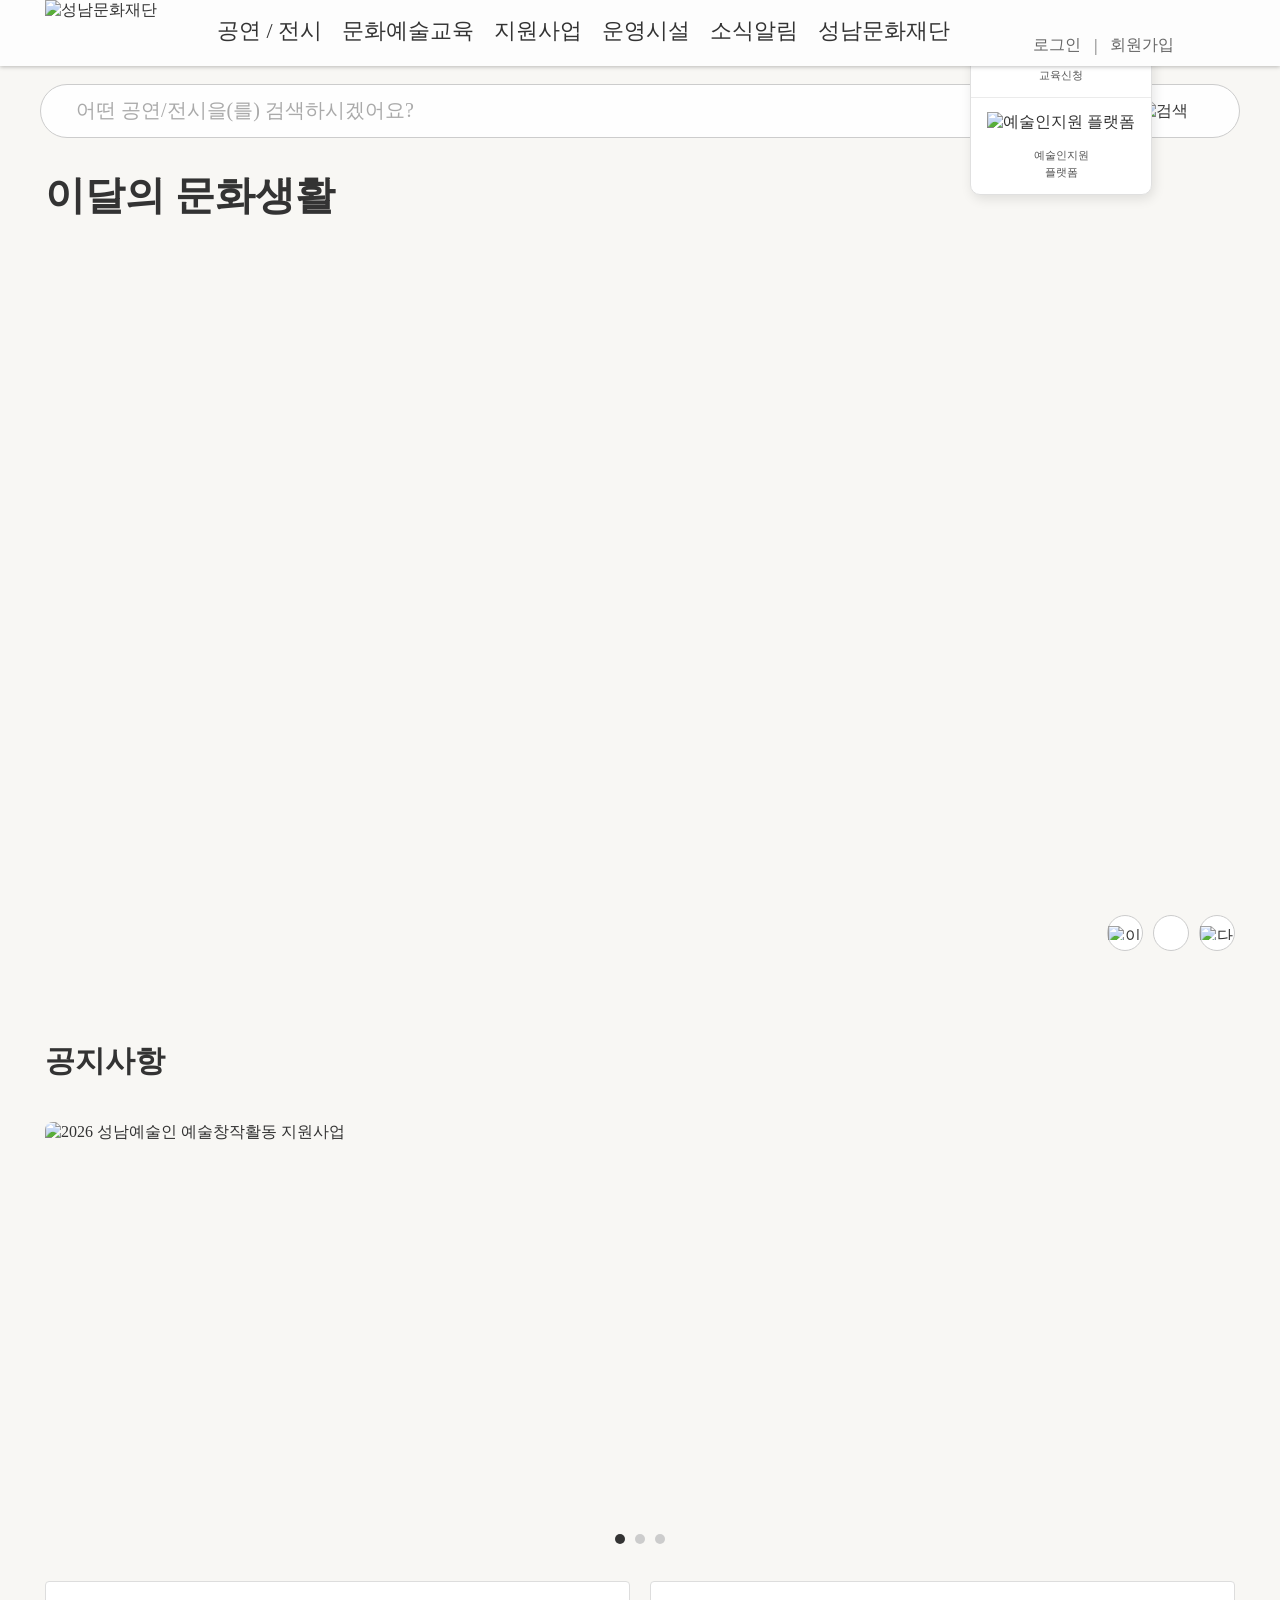
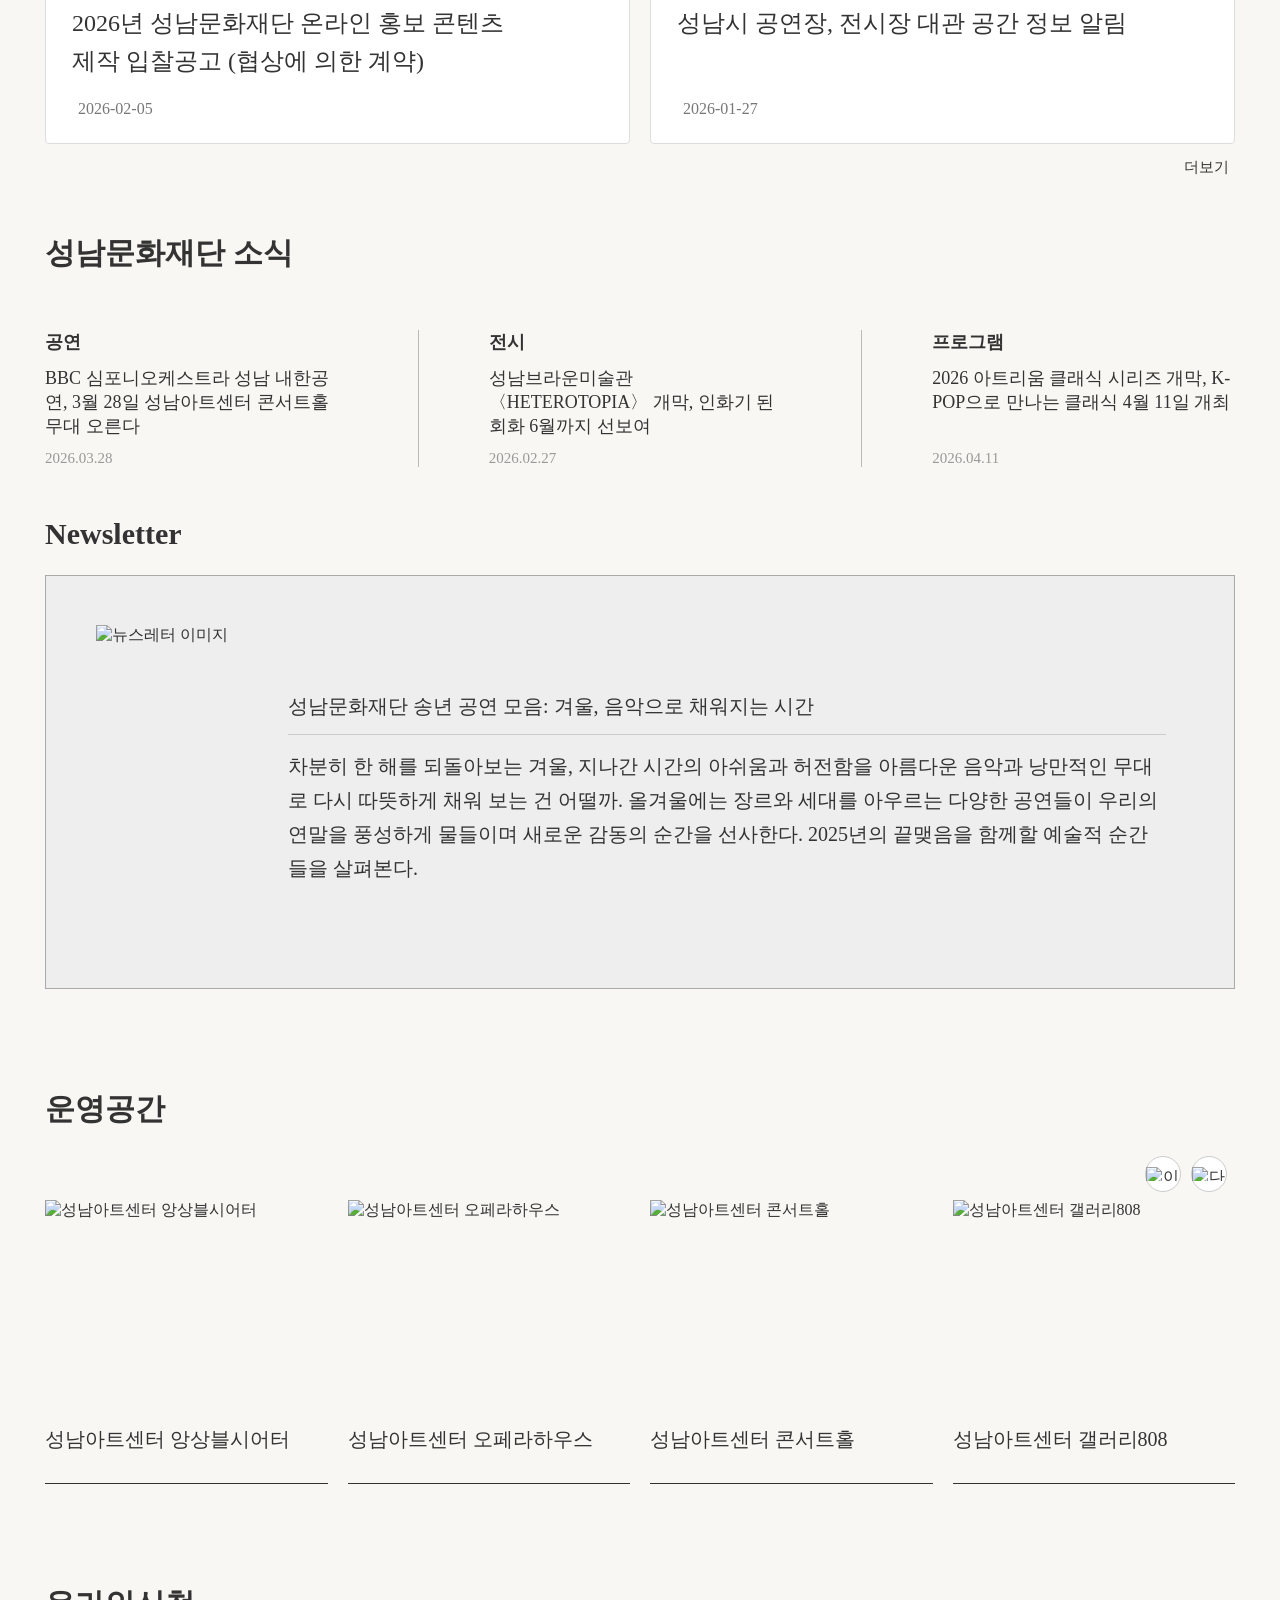
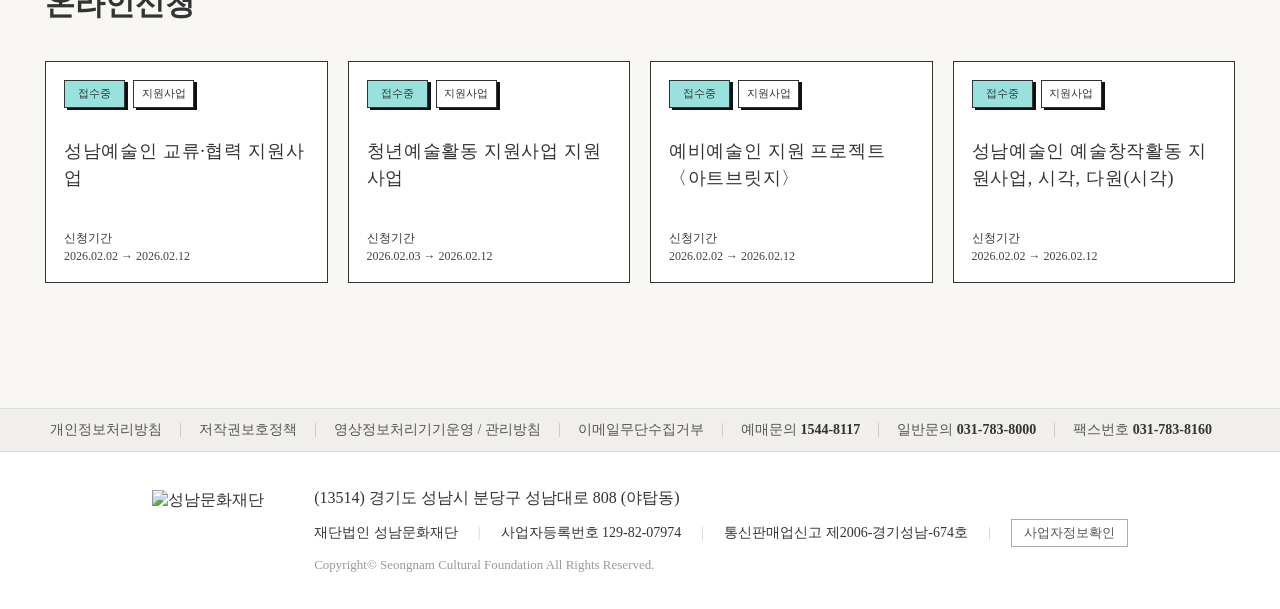
==== index.html @ 3c05ad5e "0329" ====
<!DOCTYPE html>
<html lang="ko">
<head>
  <meta charset="UTF-8">
  <meta name="viewport" content="width=device-width, initial-scale=1.0">
  <title>성남문화재단</title>
  <link rel="stylesheet" href="css/reset.css">
  <link rel="stylesheet" href="css/header.css">
  <link rel="stylesheet" href="css/footer.css">
  <link rel="stylesheet" href="css/style.css">
  <script src="https://kit.fontawesome.com/1cd9cbfb2d.js" crossorigin="anonymous"></script>
</head>
<body>

  <header>
    <div class="container">
      <a href="index.html" class="header-logo">
        <img src="img/symbol/logo-header.png" alt="성남문화재단">
      </a>
      <nav class="header-nav" id="headerNav">
        <ul>
          <li><a href="subpage1.html">공연 / 전시</a></li>
          <li><a href="#">문화예술교육</a></li>
          <li><a href="#">지원사업</a></li>
          <li><a href="#">운영시설</a></li>
          <li><a href="#">소식알림</a></li>
          <li><a href="#">성남문화재단</a></li>
        </ul>
      </nav>
      <div class="header-auth">
        <a href="#">로그인</a>
        <span class="divider">|</span>
        <a href="#">회원가입</a>
      </div>
      <button class="hamburger" id="hamburger" aria-label="메뉴 열기">
        <span></span>
        <span></span>
        <span></span>
      </button>
    </div>
  </header>

  <aside class="side-nav" id="sideNav">
    <a href="#" class="side-nav-item">
      <img src="img/symbol/keybord.png" alt="아카데미 교육신청">
      <span>아카데미<br>교육신청</span>
    </a>
    <a href="#" class="side-nav-item">
      <img src="img/symbol/flatfrom.png" alt="예술인지원 플랫폼">
      <span>예술인지원<br>플랫폼</span>
    </a>
  </aside>

  <main>

    <!-- 검색 -->
    <section id="search">
      <div class="container">
        <input type="text" placeholder="어떤 공연/전시을(를) 검색하시겠어요?">
        <button class="search-btn" aria-label="검색">
          <img src="img/symbol/search.png" alt="검색">
        </button>
      </div>
    </section>

    <!-- 이달의 문화생활 -->
    <section id="main-banner">
      <div class="container">
        <h2 class="section-title">이달의 문화생활</h2>
      </div>
      <div class="swiper-track" id="swiperTrack">
        <!-- JS로 생성 -->
      </div>
      <div class="container">
        <div class="swiper-bottom">
          <div class="swiper-controls">
            <button class="swiper-btn" id="prevBtn" aria-label="이전 슬라이드">
              <img src="img/symbol/left.png" alt="이전">
            </button>
            <button class="swiper-btn play-btn" id="playPauseBtn" aria-label="재생 일시정지">
              <i class="fa-solid fa-pause"></i>
            </button>
            <button class="swiper-btn" id="nextBtn" aria-label="다음 슬라이드">
              <img src="img/symbol/right.png" alt="다음">
            </button>
          </div>
        </div>
      </div>
    </section>

    <!-- 공지사항 -->
    <section id="notice">
      <div class="container">
        <h2 class="section-title notice-title">공지사항</h2>
        <div class="notice-banner-wrap">
          <div class="notice-slides" id="noticeSlides">
            <div class="notice-slide">
              <a href="#"><img src="img/index/banner.png" alt="2026 성남예술인 예술창작활동 지원사업"></a>
            </div>
            <div class="notice-slide">
              <a href="#"><img src="img/index/banner.png" alt="공지사항 배너 2"></a>
            </div>
            <div class="notice-slide">
              <a href="#"><img src="img/index/banner.png" alt="공지사항 배너 3"></a>
            </div>
          </div>
        </div>
        <div class="notice-dots" id="noticeDots">
          <button class="dot active" data-index="0" aria-label="배너 1"></button>
          <button class="dot" data-index="1" aria-label="배너 2"></button>
          <button class="dot" data-index="2" aria-label="배너 3"></button>
        </div>
        <div class="notice-items">
          <a href="#" class="notice-item">
            <p class="notice-item-title">2026년 성남문화재단 온라인 홍보 콘텐츠<br>제작 입찰공고 (협상에 의한 계약)</p>
            <p class="notice-item-date">
              <img src="img/symbol/Calender-gray.png" alt="">
              2026-02-05
            </p>
          </a>
          <a href="#" class="notice-item">
            <p class="notice-item-title">성남시 공연장, 전시장 대관 공간 정보 알림</p>
            <p class="notice-item-date">
              <img src="img/symbol/Calender-gray.png" alt="">
              2026-01-27
            </p>
          </a>
        </div>
        <a href="#" class="more-link">
          더보기 <i class="fa-solid fa-arrow-right"></i>
        </a>
      </div>
    </section>

    <!-- 성남문화재단 소식 -->
    <section id="news">
      <div class="container">
        <h2 class="sub-title">성남문화재단 소식</h2>
        <div class="news-items">
          <div class="news-item">
            <p class="news-tag">공연</p>
            <p class="news-text">BBC 심포니오케스트라 성남 내한공연, 3월 28일 성남아트센터 콘서트홀 무대 오른다</p>
            <p class="news-date">2026.03.28</p>
          </div>
          <div class="news-divider"></div>
          <div class="news-item">
            <p class="news-tag">전시</p>
            <p class="news-text">성남브라운미술관 〈HETEROTOPIA〉 개막, 인화기 된 회화 6월까지 선보여</p>
            <p class="news-date">2026.02.27</p>
          </div>
          <div class="news-divider"></div>
          <div class="news-item">
            <p class="news-tag">프로그램</p>
            <p class="news-text">2026 아트리움 클래식 시리즈 개막, K-POP으로 만나는 클래식 4월 11일 개최</p>
            <p class="news-date">2026.04.11</p>
          </div>
        </div>
      </div>
    </section>

    <!-- 뉴스레터 -->
    <section id="newsletter">
      <div class="container">
        <h2 class="sub-title">Newsletter</h2>
        <div class="newsletter-box">
          <img src="img/index/newsletter.png" alt="뉴스레터 이미지">
          <div class="newsletter-content">
            <button class="heart-btn" id="heartBtn" aria-label="좋아요">
              <i class="fa-regular fa-heart"></i>
            </button>
            <p class="newsletter-title">성남문화재단 송년 공연 모음: 겨울, 음악으로 채워지는 시간</p>
            <hr class="newsletter-hr">
            <p class="newsletter-body">차분히 한 해를 되돌아보는 겨울, 지나간 시간의 아쉬움과 허전함을 아름다운 음악과 낭만적인 무대로 다시 따뜻하게 채워 보는 건 어떨까. 올겨울에는 장르와 세대를 아우르는 다양한 공연들이 우리의 연말을 풍성하게 물들이며 새로운 감동의 순간을 선사한다. 2025년의 끝맺음을 함께할 예술적 순간들을 살펴본다. </p>
          </div>
        </div>
      </div>
    </section>

    <!-- 운영공간 -->
    <section id="venues">
      <div class="container">
        <h2 class="sub-title">운영공간</h2>
        <div class="venues-controls">
          <button class="swiper-btn" id="venuePrevBtn" aria-label="이전">
            <img src="img/symbol/left.png" alt="이전">
          </button>
          <button class="swiper-btn" id="venueNextBtn" aria-label="다음">
            <img src="img/symbol/right.png" alt="다음">
          </button>
        </div>
        <div class="venues-wrap" id="venuesWrap">
          <div class="venues-track" id="venuesTrack">
            <div class="venue-item">
              <img src="img/index/place (1).png" alt="성남아트센터 앙상블시어터">
              <p class="venue-name">성남아트센터 앙상블시어터</p>
              <hr class="venue-hr">
            </div>
            <div class="venue-item">
              <img src="img/index/place (2).png" alt="성남아트센터 오페라하우스">
              <p class="venue-name">성남아트센터 오페라하우스</p>
              <hr class="venue-hr">
            </div>
            <div class="venue-item">
              <img src="img/index/place (3).png" alt="성남아트센터 콘서트홀">
              <p class="venue-name">성남아트센터 콘서트홀</p>
              <hr class="venue-hr">
            </div>
            <div class="venue-item">
              <img src="img/index/place (4).png" alt="성남아트센터 갤러리808">
              <p class="venue-name">성남아트센터 갤러리808</p>
              <hr class="venue-hr">
            </div>
          </div>
        </div>
      </div>
    </section>

    <!-- 온라인신청 -->
    <section id="apply">
      <div class="container">
        <h2 class="sub-title">온라인신청</h2>
        <div class="apply-scroll-wrap">
          <div class="apply-items">
            <a href="#" class="apply-item">
              <div class="apply-tags">
                <span class="apply-tag apply-tag--receive">접수중</span>
                <span class="apply-tag apply-tag--support">지원사업</span>
              </div>
              <p class="apply-title">성남예술인 교류·협력 지원사업</p>
              <p class="apply-period"><span class="apply-period-label">신청기간</span> 2026.02.02 → 2026.02.12</p>
            </a>
            <a href="#" class="apply-item">
              <div class="apply-tags">
                <span class="apply-tag apply-tag--receive">접수중</span>
                <span class="apply-tag apply-tag--support">지원사업</span>
              </div>
              <p class="apply-title">청년예술활동 지원사업 지원사업</p>
              <p class="apply-period"><span class="apply-period-label">신청기간</span> 2026.02.03 → 2026.02.12</p>
            </a>
            <a href="#" class="apply-item">
              <div class="apply-tags">
                <span class="apply-tag apply-tag--receive">접수중</span>
                <span class="apply-tag apply-tag--support">지원사업</span>
              </div>
              <p class="apply-title">예비예술인 지원 프로젝트 〈아트브릿지〉</p>
              <p class="apply-period"><span class="apply-period-label">신청기간</span> 2026.02.02 → 2026.02.12</p>
            </a>
            <a href="#" class="apply-item">
              <div class="apply-tags">
                <span class="apply-tag apply-tag--receive">접수중</span>
                <span class="apply-tag apply-tag--support">지원사업</span>
              </div>
              <p class="apply-title">성남예술인 예술창작활동 지원사업, 시각, 다원(시각)</p>
              <p class="apply-period"><span class="apply-period-label">신청기간</span> 2026.02.02 → 2026.02.12</p>
            </a>
            <a href="#" class="apply-item">
              <div class="apply-tags">
                <span class="apply-tag apply-tag--receive">접수중</span>
                <span class="apply-tag apply-tag--support">지원사업</span>
              </div>
              <p class="apply-title">성남예술인 교류·협력 지원사업</p>
              <p class="apply-period"><span class="apply-period-label">신청기간</span> 2026.02.02 → 2026.02.12</p>
            </a>
            <a href="#" class="apply-item">
              <div class="apply-tags">
                <span class="apply-tag apply-tag--receive">접수중</span>
                <span class="apply-tag apply-tag--support">지원사업</span>
              </div>
              <p class="apply-title">청년예술활동 지원사업 지원사업</p>
              <p class="apply-period"><span class="apply-period-label">신청기간</span> 2026.02.03 → 2026.02.12</p>
            </a>
            <a href="#" class="apply-item">
              <div class="apply-tags">
                <span class="apply-tag apply-tag--receive">접수중</span>
                <span class="apply-tag apply-tag--support">지원사업</span>
              </div>
              <p class="apply-title">예비예술인 지원 프로젝트 〈아트브릿지〉</p>
              <p class="apply-period"><span class="apply-period-label">신청기간</span> 2026.02.02 → 2026.02.12</p>
            </a>
            <a href="#" class="apply-item">
              <div class="apply-tags">
                <span class="apply-tag apply-tag--receive">접수중</span>
                <span class="apply-tag apply-tag--support">지원사업</span>
              </div>
              <p class="apply-title">성남예술인 예술창작활동 지원사업, 시각, 다원(시각)</p>
              <p class="apply-period"><span class="apply-period-label">신청기간</span> 2026.02.02 → 2026.02.12</p>
            </a>
          </div>
        </div>
      </div>
    </section>

  </main>

  <footer>
    <!-- 상단 링크 바 -->
    <div class="footer-top">
      <div class="container">
        <a href="#" class="footer-top-link">개인정보처리방침</a>
        <a href="#" class="footer-top-link">저작권보호정책</a>
        <a href="#" class="footer-top-link">영상정보처리기기운영 / 관리방침</a>
        <a href="#" class="footer-top-link">이메일무단수집거부</a>
        <p class="footer-top-contact">예매문의 <span>1544-8117</span></p>
        <p class="footer-top-contact">일반문의 <span>031-783-8000</span></p>
        <p class="footer-top-contact">팩스번호 <span>031-783-8160</span></p>
      </div>
    </div>
    <!-- 하단 본문 -->
    <div class="footer-bottom">
      <div class="container">
        <div class="footer-bottom-inner">
        <a href="index.html" class="footer-logo">
          <img src="img/symbol/logo-footer.png" alt="성남문화재단">
        </a>
        <div class="footer-info">
          <p class="footer-address">(13514) 경기도 성남시 분당구 성남대로 808 (야탑동)</p>
          <div class="footer-meta">
            <span>재단법인 성남문화재단</span>
            <span class="footer-meta-divider">|</span>
            <span>사업자등록번호 129-82-07974</span>
            <span class="footer-meta-divider">|</span>
            <span>통신판매업신고 제2006-경기성남-674호</span>
            <span class="footer-meta-divider">|</span>
            <button class="footer-biz-btn">사업자정보확인</button>
          </div>
          <p class="footer-copy">Copyright© Seongnam Cultural Foundation All Rights Reserved.</p>
        </div>
        </div>
      </div>
    </div>
  </footer>

  <script src="js/script.js"></script>
  <script src="js/header.js"></script>
</body>
</html>
---- css/header.css ----
/* ============ HEADER ============ */
header {
  position: fixed;
  top: 0;
  left: 0;
  width: 100%;
  background: #fdfdfd;
  box-shadow: 0 1px 4px rgba(0, 0, 0, 0.25);
  z-index: 1000;
}

header .container {
  display: flex;
  align-items: flex-end;
  height: 66px;
  padding-bottom: 10px;
}

/* 로고 */
.header-logo {
  flex-shrink: 0;
  align-self: flex-start;
  margin-right: 60px;
}

.header-logo img {
  height: 50px;
}

/* 내비게이션 */
.header-nav {
  flex-shrink: 0;
}

.header-nav ul {
  display: flex;
  gap: 20px;
  align-items: center;
  margin-bottom: 10px;
}

.header-nav ul li a {
  font-size: 22px;
  white-space: nowrap;
  transition: color 0.2s;
}

.header-nav ul li a:hover {
  color: #1a1a1a;
}

/* 로그인/회원가입 */
.header-auth {
  margin-left: 83px;
  display: flex;
  align-items: center;
  gap: 13px;
  flex-shrink: 0;
}

.header-auth a {
  font-size: 16px;
  color: #666;
  font-weight: 300;
  white-space: nowrap;
  transition: color 0.2s;
}

.header-auth a:hover {
  color: #333;
}

.header-auth .divider {
  color: #666;
  font-size: 16px;
  font-weight: 300;
}/* ============ 헤더 ON 클래스 - 공연/전시 active 밑줄 ============ */
.header-nav ul li {
  position: relative;
}

.header-nav ul li a.on {
  color: #1a1a1a;
  font-weight: 600;
  position: relative;
}

.header-nav ul li a.on::after {
  content: '';
  position: absolute;
  left: 0;
  bottom: -20px; /* 헤더 하단 끝까지 내려옴 (padding-bottom: 10px 기준) */
  width: 100%;
  height: 2px;
  background: #1a1a1a;
}
/* 햄버거 버튼 */
.hamburger {
  display: none;
  flex-direction: column;
  gap: 5px;
  padding: 4px;
  margin-left: auto;
  cursor: pointer;
  align-self: center;
}

.hamburger span {
  display: block;
  width: 26px;
  height: 2px;
  background: #333;
  border-radius: 2px;
  transition: transform 0.3s, opacity 0.3s;
}

.hamburger.open span:nth-child(1) {
  transform: translateY(7px) rotate(45deg);
}
.hamburger.open span:nth-child(2) {
  opacity: 0;
}
.hamburger.open span:nth-child(3) {
  transform: translateY(-7px) rotate(-45deg);
}

/* ============ 반응형 ============ */
@media (max-width: 1100px) {
  .header-auth {
    margin-left: 30px;
  }

  .header-nav ul {
    gap: 14px;
  }

  .header-nav ul li a {
    font-size: 18px;
  }

  .header-logo {
    margin-right: 30px;
  }
}

@media (max-width: 900px) {
  .header-auth {
    display: none;
  }

  .header-nav ul li a {
    font-size: 16px;
  }

  .header-nav ul {
    gap: 10px;
  }
}

@media (max-width: 768px) {
  .header-nav {
    position: fixed;
    top: 66px;
    left: 0;
    width: 100%;
    background: #fdfdfd;
    padding: 20px 24px;
    box-shadow: 0 4px 8px rgba(0, 0, 0, 0.12);
    transform: translateY(-110%);
    opacity: 0;
    transition: transform 0.3s ease, opacity 0.3s ease;
    pointer-events: none;
  }

  .header-nav.open {
    transform: translateY(0);
    opacity: 1;
    pointer-events: all;
  }

  .header-nav ul {
    flex-direction: column;
    align-items: flex-start;
    gap: 18px;
  }

  .header-nav ul li a {
    font-size: 18px;
  }

  .header-logo {
    margin-right: auto;
  }

  .hamburger {
    display: flex;
  }
}
---- css/footer.css ----
/* ============ FOOTER ============ */
footer {
  margin-top: 100px;
}

/* 상단 링크 바 */
.footer-top {
  background: #f0efec;
  border-top: 1px solid #ddd;
  border-bottom: 1px solid #ddd;
  padding: 14px 0;
}

.footer-top .container {
  display: flex;
  align-items: center;
  justify-content: center;
  flex-wrap: wrap;
  gap: 0;
}

.footer-top-link {
  font-size: 14px;
  color: #555;
  padding: 0 18px;
  border-right: 1px solid #ccc;
  line-height: 1;
  white-space: nowrap;
}

.footer-top-link:first-child {
  padding-left: 0;
}

.footer-top-link:last-child {
  border-right: none;
}

.footer-top-link:hover {
  color: #222;
}

.footer-top-contact {
  font-size: 14px;
  color: #555;
  padding: 0 18px;
  border-right: 1px solid #ccc;
  white-space: nowrap;
  line-height: 1;
}

.footer-top-contact:last-child {
  border-right: none;
}

.footer-top-contact span {
  font-weight: bold;
}

/* 하단 본문 */
.footer-bottom {
  background: #fff;
  padding: 36px 0;
}

.footer-bottom .container {
  display: flex;
  justify-content: center;
}

.footer-bottom-inner {
  display: flex;
  align-items: center;
  gap: 50px;
}

.footer-logo img {
  height: 80px;
  width: auto;
}

.footer-info {
  display: flex;
  flex-direction: column;
  align-items: flex-start;
  gap: 10px;
  text-align: left;
}

.footer-address {
  font-size: 16px;
}

.footer-meta {
  display: flex;
  align-items: center;
  justify-content: flex-start;
  gap: 20px;
  font-size: 14px;
  color: #555;
  flex-wrap: wrap;
}

.footer-meta-divider {
  color: #ccc;
}

.footer-biz-btn {
  border: 1px solid #aaa;
  padding: 4px 12px;
  font-size: 13px;
  color: #555;
  background: #fff;
  cursor: pointer;
  transition: border-color 0.2s, color 0.2s;
}

.footer-biz-btn:hover {
  border-color: #555;
}

.footer-copy {
  font-size: 13px;
  color: #999;
}

/* ============ 반응형 ============ */
@media (max-width: 768px) {
  .footer-top .container {
    justify-content: center;
    gap: 6px 0;
  }

  .footer-top-link,
  .footer-top-contact {
    font-size: 12px;
    padding: 4px 10px;
  }

  .footer-bottom-inner {
    flex-direction: column;
    align-items: center;
    gap: 24px;
  }

  .footer-info {
    align-items: center;
    text-align: center;
  }

  .footer-meta {
    justify-content: center;
  }

  .footer-logo img {
    height: 60px;
  }

  .footer-address {
    font-size: 14px;
  }

  .footer-meta {
    font-size: 12px;
    gap: 10px;
  }

  .footer-copy {
    font-size: 12px;
  }
}

@media (max-width: 480px) {
  .footer-top .container {
    justify-content: center;
  }

  .footer-top-link,
  .footer-top-contact {
    font-size: 11px;
    padding: 4px 8px;
  }

  .footer-logo img {
    height: 50px;
  }

  .footer-meta {
    gap: 8px;
  }

  .footer-meta-divider {
    display: none;
  }

  .footer-address {
    font-size: 13px;
  }
}
---- css/style.css ----
/* ============ MAIN ============ */
main {
  padding-left: 5px;
  padding-right: 5px;
}

/* ============ 검색 ============ */
#search {
  margin-top: 18px;
  display: flex;
  justify-content: center;
}

#search .container {
  height: 54px;
  border-radius: 100px;
  background: #fefefe;
  border: 1px solid #ccc;
  display: flex;
  align-items: center;
  justify-content: space-between;
  overflow: hidden;
}

#search .container input {
  flex: 1;
  height: 100%;
  border: none;
  background: transparent;
  margin-left: 30px;
  font-size: 18px;
  font-weight: 300;
  color: #333;
  outline: none;
  font-family: inherit;
}

#search .container input::placeholder {
  color: #aaa;
  font-size: 20px;
}

.search-btn {
  display: flex;
  align-items: center;
  justify-content: center;
  margin-right: 46px;
  flex-shrink: 0;
  cursor: pointer;
}

.search-btn img {
  height: 20px;
  width: auto;
  display: block;
}

/* ============ 이달의 문화생활 배너 ============ */
#main-banner {
  margin-top: 30px;
  position: relative;
}

#main-banner .container {
  margin-bottom: 24px;
}

.section-title {
  font-size: 40px;
  font-weight: bold;
}

/* 슬라이더 트랙 */
.swiper-track {
  position: relative;
  height: 650px;
  width: 100%;
  overflow: hidden;
  perspective: 1300px;
  display: flex;
  align-items: flex-start;
  justify-content: center;
}

/* 슬라이드 */
.swipe-slide {
  position: absolute;
  top: 0;
  left: 50%;
  width: 350px;
  margin-left: -175px;
  transition:
    transform 0.55s cubic-bezier(0.25, 0.46, 0.45, 0.94),
    opacity 0.55s ease,
    filter 0.55s ease;
  cursor: pointer;
  transform-origin: center center;
  text-align: center;
}

.swipe-slide img {
  width: 100%;
  height: 503px;
  object-fit: cover;
  border-radius: 23px;
  box-shadow: 10px 9px 4px rgba(0, 0, 0, 0.25);
  display: block;
  transition: filter 0.55s ease;
}

/* 슬라이드 텍스트 (이미지 아래) */
.slide-text {
  display: block;
  width: 100%;
  padding-top: 18px;
  transition: opacity 0.55s ease;
}

.slide-title {
  font-size: 30px;
  font-weight: bold;
  margin-bottom: 6px;
}

.slide-date,
.slide-location {
  font-size: 18px;
  font-weight: 300;
  color: #666;
  margin-bottom: 4px;
}

/* 슬라이더 하단 (컨트롤) */
.swiper-bottom {
  display: flex;
  align-items: center;
  justify-content: flex-end;
  margin-top: 18px;
}

/* 컨트롤 버튼 */
.swiper-controls {
  display: flex;
  align-items: center;
  gap: 10px;
  justify-content: center;
}

.swiper-btn {
  width: 36px;
  height: 36px;
  border-radius: 50%;
  border: 1px solid #ccc;
  background: #fff;
  display: flex;
  align-items: center;
  justify-content: center;
  cursor: pointer;
  transition: background 0.2s, border-color 0.2s;
  flex-shrink: 0;
}

.swiper-btn:hover {
  background: #f0f0f0;
  border-color: #aaa;
}

.swiper-btn img {
  height: 14px;
  width: auto;
  display: block;
}

.swiper-btn.play-btn {
  font-size: 13px;
  color: #555;
}

/* ============ 사이드 내비게이션 ============ */
.side-nav {
  position: fixed;
  right: 10%;
  z-index: 500;
  display: flex;
  flex-direction: column;
  background: #fff;
  border: 1px solid #e0e0e0;
  border-radius: 10px;
  overflow: hidden;
  box-shadow: 2px 4px 12px rgba(0, 0, 0, 0.1);
}

.side-nav-item {
  display: flex;
  flex-direction: column;
  align-items: center;
  gap: 7px;
  padding: 14px 16px;
  text-align: center;
  border-bottom: 1px solid #ebebeb;
  transition: background 0.2s;
}

.side-nav-item:last-child {
  border-bottom: none;
}

.side-nav-item:hover {
  background: #f7f7f7;
}

.side-nav-item img {
  height: 28px;
  width: auto;
  display: block;
}

.side-nav-item span {
  font-size: 11px;
  color: #555;
  line-height: 1.5;
  white-space: nowrap;
}

/* ============ 공지사항 ============ */
#notice {
  margin-top: 90px;
}

.notice-title {
  font-size: 30px !important;
  margin-bottom: 40px;
}

/* 공지 배너 슬라이더 */
.notice-banner-wrap {
  overflow: hidden;
  border-radius: 8px;
  margin-bottom: 12px;
}

.notice-slides {
  display: flex;
  transition: transform 0.4s ease;
}

.notice-slide {
  min-width: 100%;
  flex-shrink: 0;
}

.notice-slide img {
  width: 100%;
  height: 400px;
  object-fit: cover;
  display: block;
}

/* 점 버튼 */
.notice-dots {
  display: flex;
  justify-content: center;
  gap: 10px;
  margin-bottom: 37px;
}

.dot {
  width: 10px;
  height: 10px;
  border-radius: 50%;
  background: #ccc;
  transition: background 0.3s;
  cursor: pointer;
  flex-shrink: 0;
}

.dot.active {
  background: #333;
}

/* 공지 아이템 */
.notice-items {
  display: flex;
  gap: 20px;
  margin-bottom: 8px;
}

.notice-item {
  flex: 1;
  border: 1px solid #ddd;
  background: #fff;
  padding: 22px 26px;
  border-radius: 4px;
  display: flex;
  flex-direction: column;
  justify-content: space-between;
  gap: 16px;
  min-height: 110px;
  transition: border-color 0.2s;
}

.notice-item:hover {
  border-color: #999;
}

.notice-item-title {
  font-size: 24px;
  line-height: 1.6;
}

.notice-item-date {
  font-size: 16px;
  color: #777;
  display: flex;
  align-items: center;
  gap: 6px;
}

.notice-item-date img {
  height: 24px;
  width: auto;
  display: inline-block;
}

/* 더보기 */
.more-link {
  display: flex;
  align-items: center;
  justify-content: flex-end;
  gap: 6px;
  font-size: 15px;
  color: #333;
  margin-top: 8px;
  padding: 6px 0;
  transition: color 0.2s;
}

.more-link:hover {
  color: #1a1a1a;
}

.more-link .fa-arrow-right {
  font-size: 13px;
}

/* ============ 공통 소제목 (30px) ============ */
.sub-title {
  font-size: 30px;
  font-weight: bold;
}

/* ============ 성남문화재단 소식 ============ */
#news {
  margin-top: 50px;
}

#news .sub-title {
  margin-bottom: 56px;
}

.news-items {
  display: flex;
  align-items: stretch;
}

.news-item {
  flex: 1;
  padding: 0 70px;
  font-size: 18px;
  color: #4d4d4d;
  display: flex;
  flex-direction: column;
  gap: 12px;
}

.news-item:first-child {
  padding-left: 0;
}

.news-item:last-child {
  padding-right: 0;
}

.news-divider {
  width: 1px;
  flex-shrink: 0;
  background: #bbb;
}

.news-tag {
  font-weight: bold;
}

.news-date {
  font-size: 15px;
  color: #999;
  margin-top: auto;
}

/* ============ 뉴스레터 ============ */
#newsletter {
  margin-top: 50px;
}

#newsletter .sub-title {
  margin-bottom: 24px;
}

.newsletter-box {
  width: 100%;
  height: 414px;
  background: #eee;
  border: 1px solid #aaa;
  display: flex;
  align-items: center;
}

.newsletter-box > img {
  height: 314px;
  width: auto;
  object-fit: cover;
  margin-left: 50px;
  flex-shrink: 0;
}

.newsletter-content {
  margin-left: 60px;
  padding-right: 68px;
  display: flex;
  flex-direction: column;
  flex: 1;
}

.heart-btn {
  font-size: 22px;
  margin-bottom: 14px;
  width: fit-content;
  transition: transform 0.15s ease;
}

.heart-btn:active {
  transform: scale(0.85);
}

.heart-btn i {
  transition: color 0.2s ease;
}

.heart-btn.liked i {
  font-weight: 900;
  color: #e03232;
}

.newsletter-title {
  font-size: 20px;
  font-weight: 300;
  margin-bottom: 14px;
}

.newsletter-hr {
  border: none;
  border-top: 1px solid #ccc;
  margin: 0 0 14px;
}

.newsletter-body {
  font-size: 20px;
  font-weight: 300;
  line-height: 1.7;
}

/* ============ 운영공간 ============ */
#venues {
  margin-top: 100px;
}

#venues .sub-title {
  margin-bottom: 26px;
}

.venues-controls {
  display: flex;
  justify-content: flex-end;
  gap: 10px;
  margin-right: 8px;
  margin-bottom: 8px;
}

.venues-wrap {
  overflow: hidden;
}

.venues-track {
  display: flex;
  gap: 20px;
  transition: transform 0.4s ease;
}

.venue-item {
  flex: 0 0 calc((100% - 60px) / 4);
  min-width: 0;
}

.venue-item img {
  width: 100%;
  aspect-ratio: 4 / 3;
  object-fit: cover;
  display: block;
}

.venue-name {
  font-size: 20px;
  margin-top: 14px;
  margin-bottom: 30px;
}

.venue-hr {
  border: none;
  border-top: 1px solid #333;
  margin: 0;
}

/* ============ 온라인신청 ============ */
#apply {
  margin-top: 100px;
}

#apply .sub-title {
  margin-bottom: 36px;
}

.apply-scroll-wrap {
  overflow-x: scroll;
  -webkit-overflow-scrolling: touch;
  padding-bottom: 25px;
}

.apply-scroll-wrap::-webkit-scrollbar {
  height: 6px;
}

.apply-scroll-wrap::-webkit-scrollbar-track {
  background: #e8e8e8;
  border-radius: 3px;
}

.apply-scroll-wrap::-webkit-scrollbar-thumb {
  background: #999;
  border-radius: 3px;
}

.apply-items {
  display: flex;
  gap: 20px;
  width: 100%;
}

.apply-item {
  flex: 0 0 calc(25% - 15px);
  height: 222px;
  border: 1px solid #333;
  background: #fff;
  padding: 18px;
  display: flex;
  flex-direction: column;
}

.apply-tags {
  display: flex;
  gap: 8px;
  margin-bottom: 30px;
}

.apply-tag {
  width: 61px;
  height: 28px;
  border: 1px solid #333;
  box-shadow: 3px 2px 0 #111;
  display: flex;
  align-items: center;
  justify-content: center;
  font-size: 11px;
  flex-shrink: 0;
}

.apply-tag--receive {
  background: #99e1dd;
}

.apply-tag--support {
  background: #fff;
}

.apply-title {
  font-size: 18px;
  letter-spacing: 0.04em;
  flex: 1;
  line-height: 1.5;
}

.apply-period {
  font-size: 12px;
  color: #444;
  margin-top: 20px;
}

.apply-period-label {
  display: block;
  margin-bottom: 2px;
}

/* ============ 반응형 ============ */
@media (max-width: 1200px) {
     /* 우측 고정 사이드 네비 숨김 */
  .side-nav {
    display: none;
  }
}

@media (max-width: 768px) {
  .swiper-track{
    height: 470px;
  }
  .slide-title{
    font-size: 20px;
  }
  .slide-date{
    font-size: 14px;
  }
  .slide-location{
    font-size: 12px;
  }
  .section-title {
    font-size: 26px;
  }

  #notice{
    margin-top: 40px;
  }
  .notice-title {
    font-size: 22px !important;
  }

  .notice-items {
    flex-direction: column;
    gap: 12px;
  }

  .swipe-slide {
    width: 280px;
    margin-left: -140px;
  }

  .swipe-slide img {
    height: 400px;
  }

  .side-nav {
    display: none;
  }

  #search .container input,
  #search .container input::placeholder {
    font-size: 15px;
  }

  /* 공지사항 배너 이미지 축소 */
  .notice-banner-wrap {
    height: auto;
  }

  .notice-slide img {
    height: 250px !important;
    object-fit: fill;
  }

  /* 성남문화재단 소식 */
  .sub-title {
    font-size: 22px;
  }

  .news-items {
    flex-direction: column;
    gap: 0;
  }

  .news-item {
    padding: 20px 0;
  }

  .news-item:first-child {
    padding-top: 0;
  }

  .news-item:last-child {
    padding-bottom: 0;
  }

  .news-divider {
    width: 100%;
    height: 1px;
  }

  /* 뉴스레터 */
  .newsletter-box {
    height: auto;
    flex-direction: column;
    align-items: flex-start;
    padding: 24px 0;
    gap: 24px;
  }

  .newsletter-box > img {
    height: auto;
    width: 100%;
    margin-left: 0;
    object-fit: cover;
  }

  .newsletter-content {
    margin-left: 0;
    padding-right: 0;
    width: 100%;
  }

  /* 운영공간 */
  #venues {
    margin-top: 60px;
  }

  .venue-item {
    flex: 0 0 calc((100% - 20px) / 2);
  }

  /* 온라인신청 */
  #apply {
    margin-top: 60px;
  }

  .apply-item {
    flex: 0 0 calc(50% - 10px);
    height: auto;
    min-height: 200px;
  }
}

/* ============ 모바일 (390px) ============ */
@media (max-width: 480px) {
  .notice-banner-wrap {
    height: auto;
  }

  .notice-slide {
    min-width: 100%;
  }

  .notice-slide img {
    width: 100% !important;
    height: 140px !important;
    object-fit: fill !important;
  }

  .swipe-slide {
    width: 240px;
    margin-left: -120px;
  }

  .swipe-slide img {
    height: 340px;
  }

  .newsletter-box {
    height: auto;
    flex-direction: column;
    padding: 20px 0;
    gap: 20px;
  }

  .newsletter-box > img {
    width: 100%;
    height: auto;
    margin-left: 0;
  }

  .newsletter-content {
    margin-left: 0;
    padding-right: 0;
    width: 100%;
  }

  /* 운영공간 */
  .venue-item {
    flex: 0 0 100%;
  }

  /* 온라인신청 */
  .apply-item {
    flex: 0 0 calc(100% - 0px);
    min-height: 180px;
  }
}
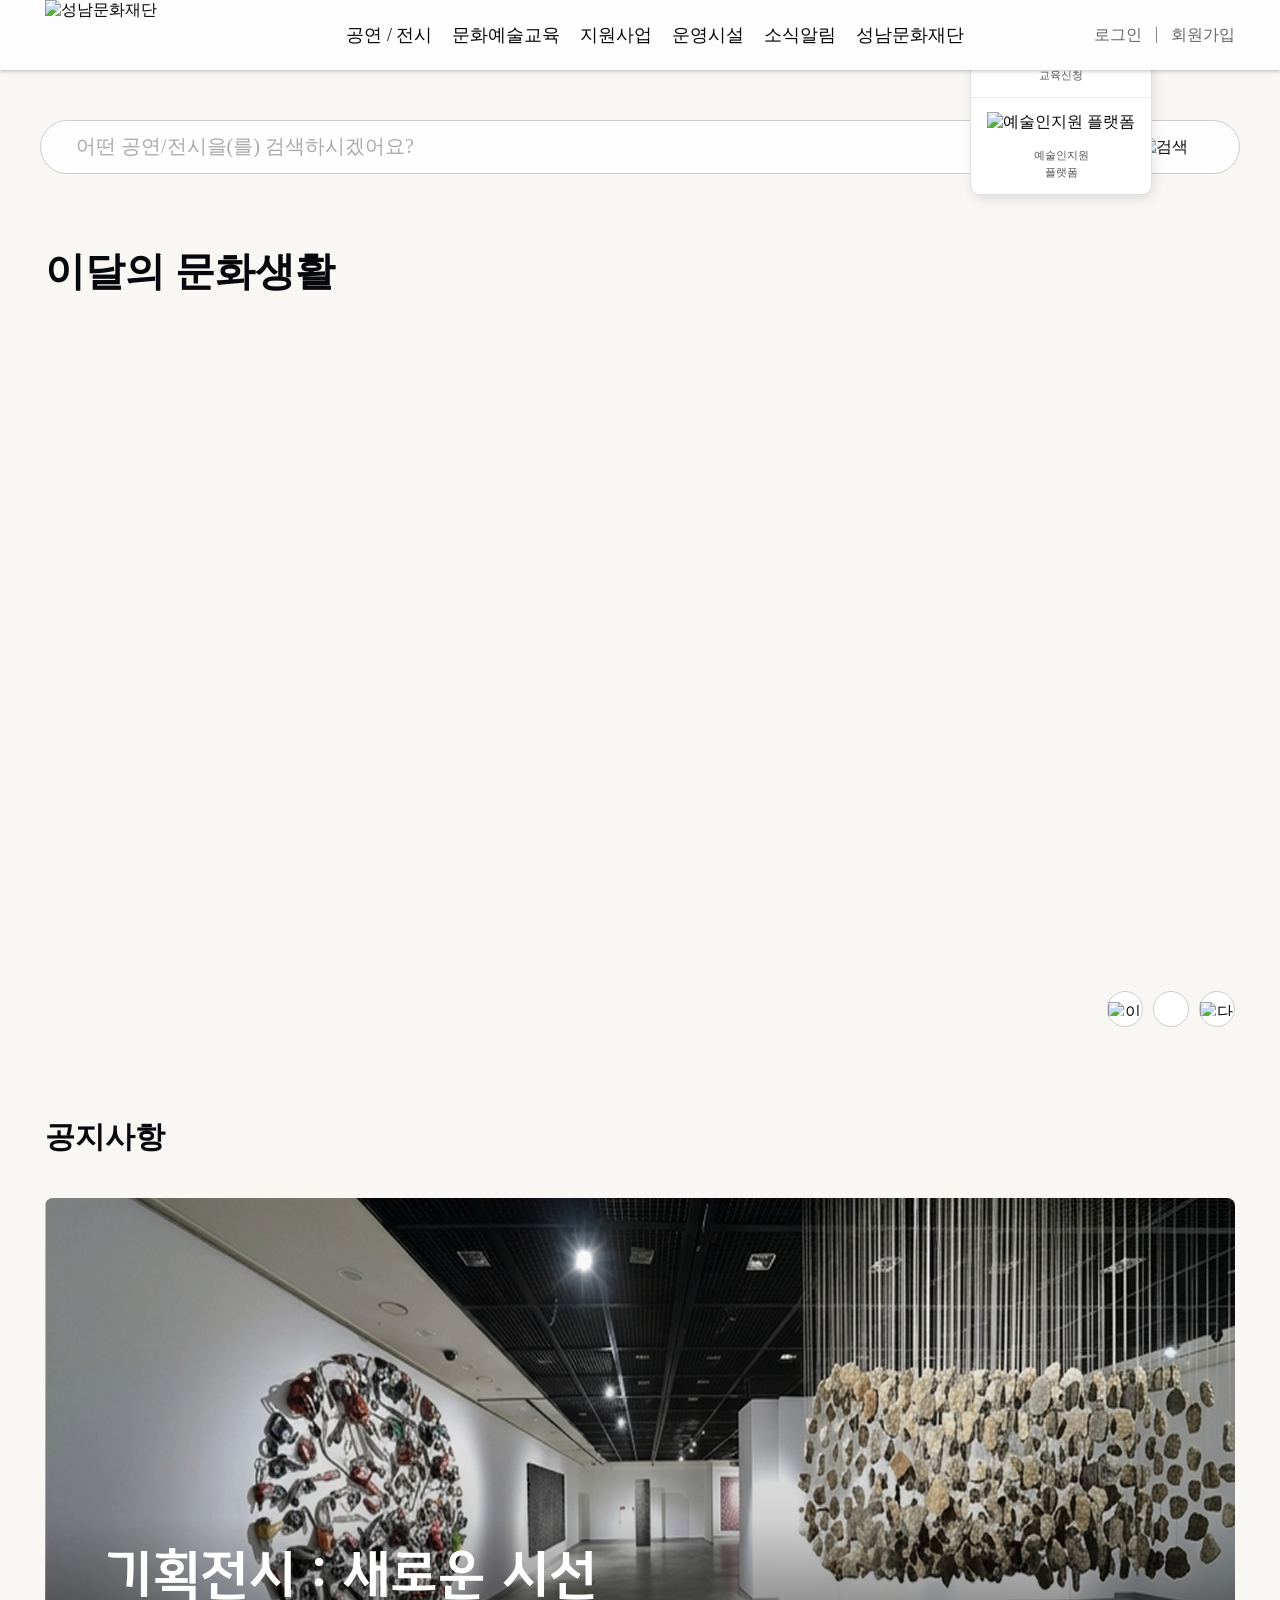
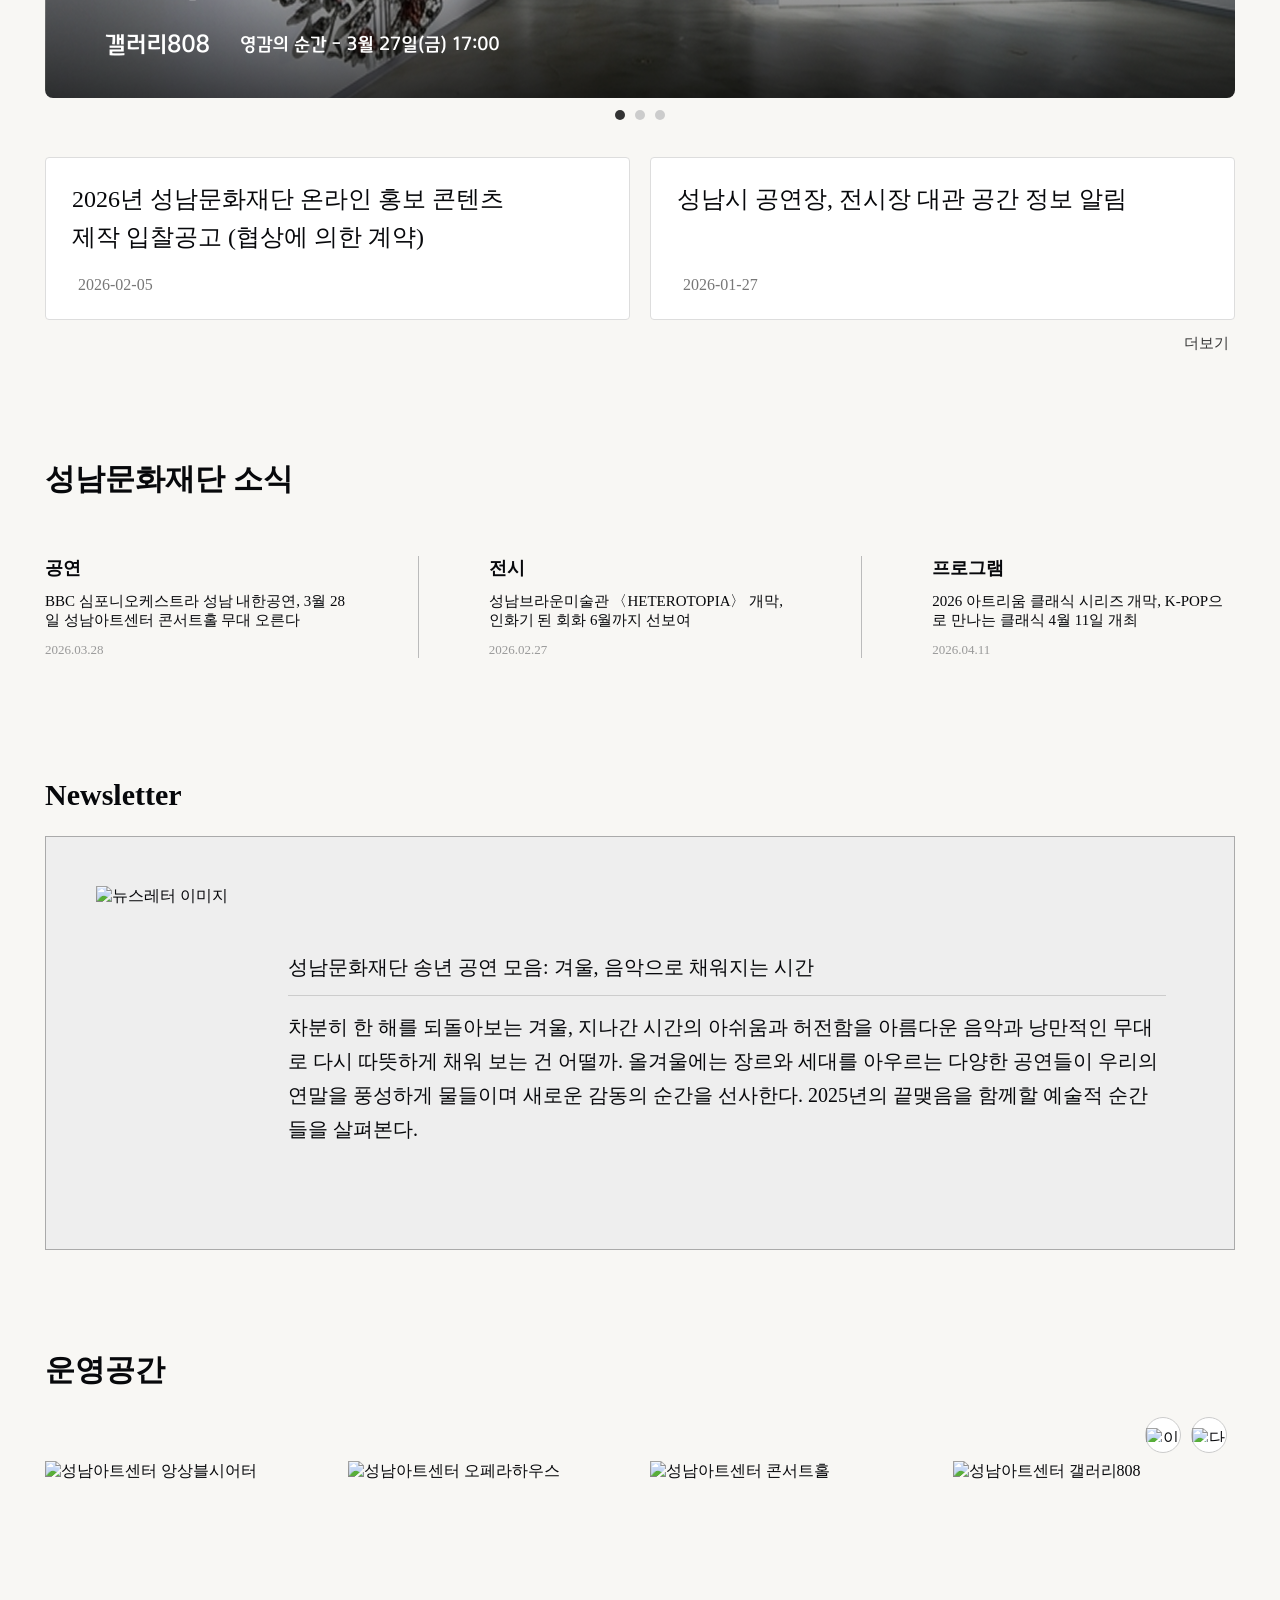
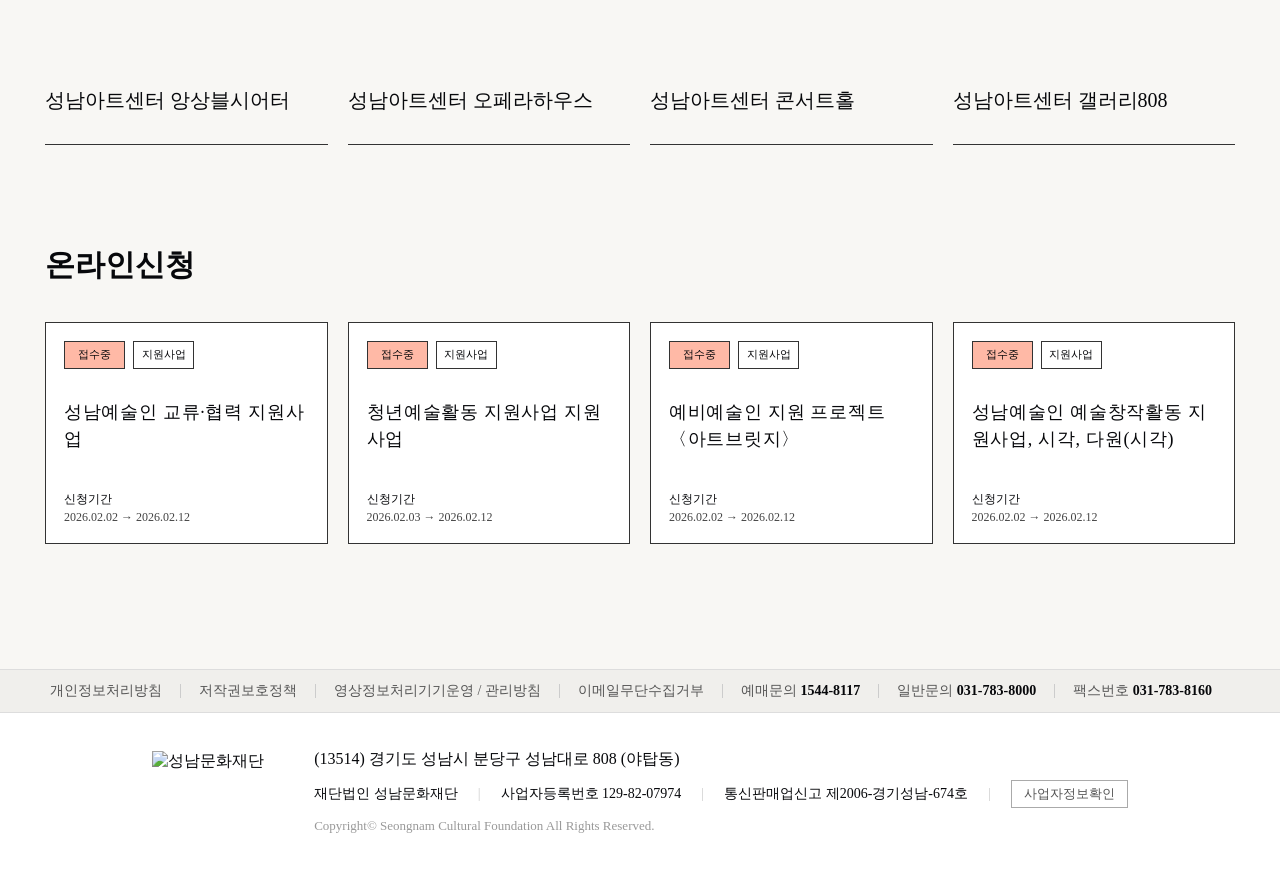
==== commit a86d976c: "0320" ====
--- a/index.html
+++ b/index.html
@@ -95,13 +95,13 @@
         <div class="notice-banner-wrap">
           <div class="notice-slides" id="noticeSlides">
             <div class="notice-slide">
-              <a href="#"><img src="img/index/banner.png" alt="2026 성남예술인 예술창작활동 지원사업"></a>
+              <a href="#"><img src="img/index/banner (1).png" alt="2026 성남예술인 예술창작활동 지원사업"></a>
             </div>
             <div class="notice-slide">
-              <a href="#"><img src="img/index/banner.png" alt="공지사항 배너 2"></a>
+              <a href="#"><img src="img/index/banner (2).png" alt="공지사항 배너 2"></a>
             </div>
             <div class="notice-slide">
-              <a href="#"><img src="img/index/banner.png" alt="공지사항 배너 3"></a>
+              <a href="#"><img src="img/index/banner (3).png" alt="공지사항 배너 3"></a>
             </div>
           </div>
         </div>
--- a/css/header.css
+++ b/css/header.css
@@ -11,9 +11,9 @@
 
 header .container {
   display: flex;
-  align-items: flex-end;
-  height: 66px;
-  padding-bottom: 10px;
+  align-items: center;
+  justify-content: space-between;
+  height: 70px;
 }
 
 /* 로고 */
@@ -36,11 +36,10 @@
   display: flex;
   gap: 20px;
   align-items: center;
-  margin-bottom: 10px;
 }
 
 .header-nav ul li a {
-  font-size: 22px;
+  font-size: 18px;
   white-space: nowrap;
   transition: color 0.2s;
 }
@@ -51,11 +50,8 @@
 
 /* 로그인/회원가입 */
 .header-auth {
-  margin-left: 83px;
   display: flex;
-  align-items: center;
   gap: 13px;
-  flex-shrink: 0;
 }
 
 .header-auth a {
--- a/css/style.css
+++ b/css/style.css
@@ -1,12 +1,11 @@
 /* ============ MAIN ============ */
 main {
-  padding-left: 5px;
-  padding-right: 5px;
+padding: 70px 5px 0;
 }
 
 /* ============ 검색 ============ */
 #search {
-  margin-top: 18px;
+  margin-top: 50px;
   display: flex;
   justify-content: center;
 }
@@ -57,7 +56,7 @@
 
 /* ============ 이달의 문화생활 배너 ============ */
 #main-banner {
-  margin-top: 30px;
+  margin-top: 70px;
   position: relative;
 }
 
@@ -251,8 +250,8 @@
 
 .notice-slide img {
   width: 100%;
-  height: 400px;
-  object-fit: cover;
+  height: 500px;
+  object-fit: contain;
   display: block;
 }
 
@@ -351,7 +350,7 @@
 
 /* ============ 성남문화재단 소식 ============ */
 #news {
-  margin-top: 50px;
+  margin-top: 100px;
 }
 
 #news .sub-title {
@@ -367,7 +366,6 @@
   flex: 1;
   padding: 0 70px;
   font-size: 18px;
-  color: #4d4d4d;
   display: flex;
   flex-direction: column;
   gap: 12px;
@@ -390,16 +388,21 @@
 .news-tag {
   font-weight: bold;
 }
+.news-text {
+  font-size: 15px;
+  font-weight: 300;
+}
 
 .news-date {
-  font-size: 15px;
+  font-size: 13px;
+  font-weight: 300;
   color: #999;
   margin-top: auto;
 }
 
 /* ============ 뉴스레터 ============ */
 #newsletter {
-  margin-top: 50px;
+  margin-top: 120px;
 }
 
 #newsletter .sub-title {
@@ -575,7 +578,6 @@
   width: 61px;
   height: 28px;
   border: 1px solid #333;
-  box-shadow: 3px 2px 0 #111;
   display: flex;
   align-items: center;
   justify-content: center;
@@ -584,7 +586,8 @@
 }
 
 .apply-tag--receive {
-  background: #99e1dd;
+  background: #ffb9a6;
+  /* color: #fff; */
 }
 
 .apply-tag--support {
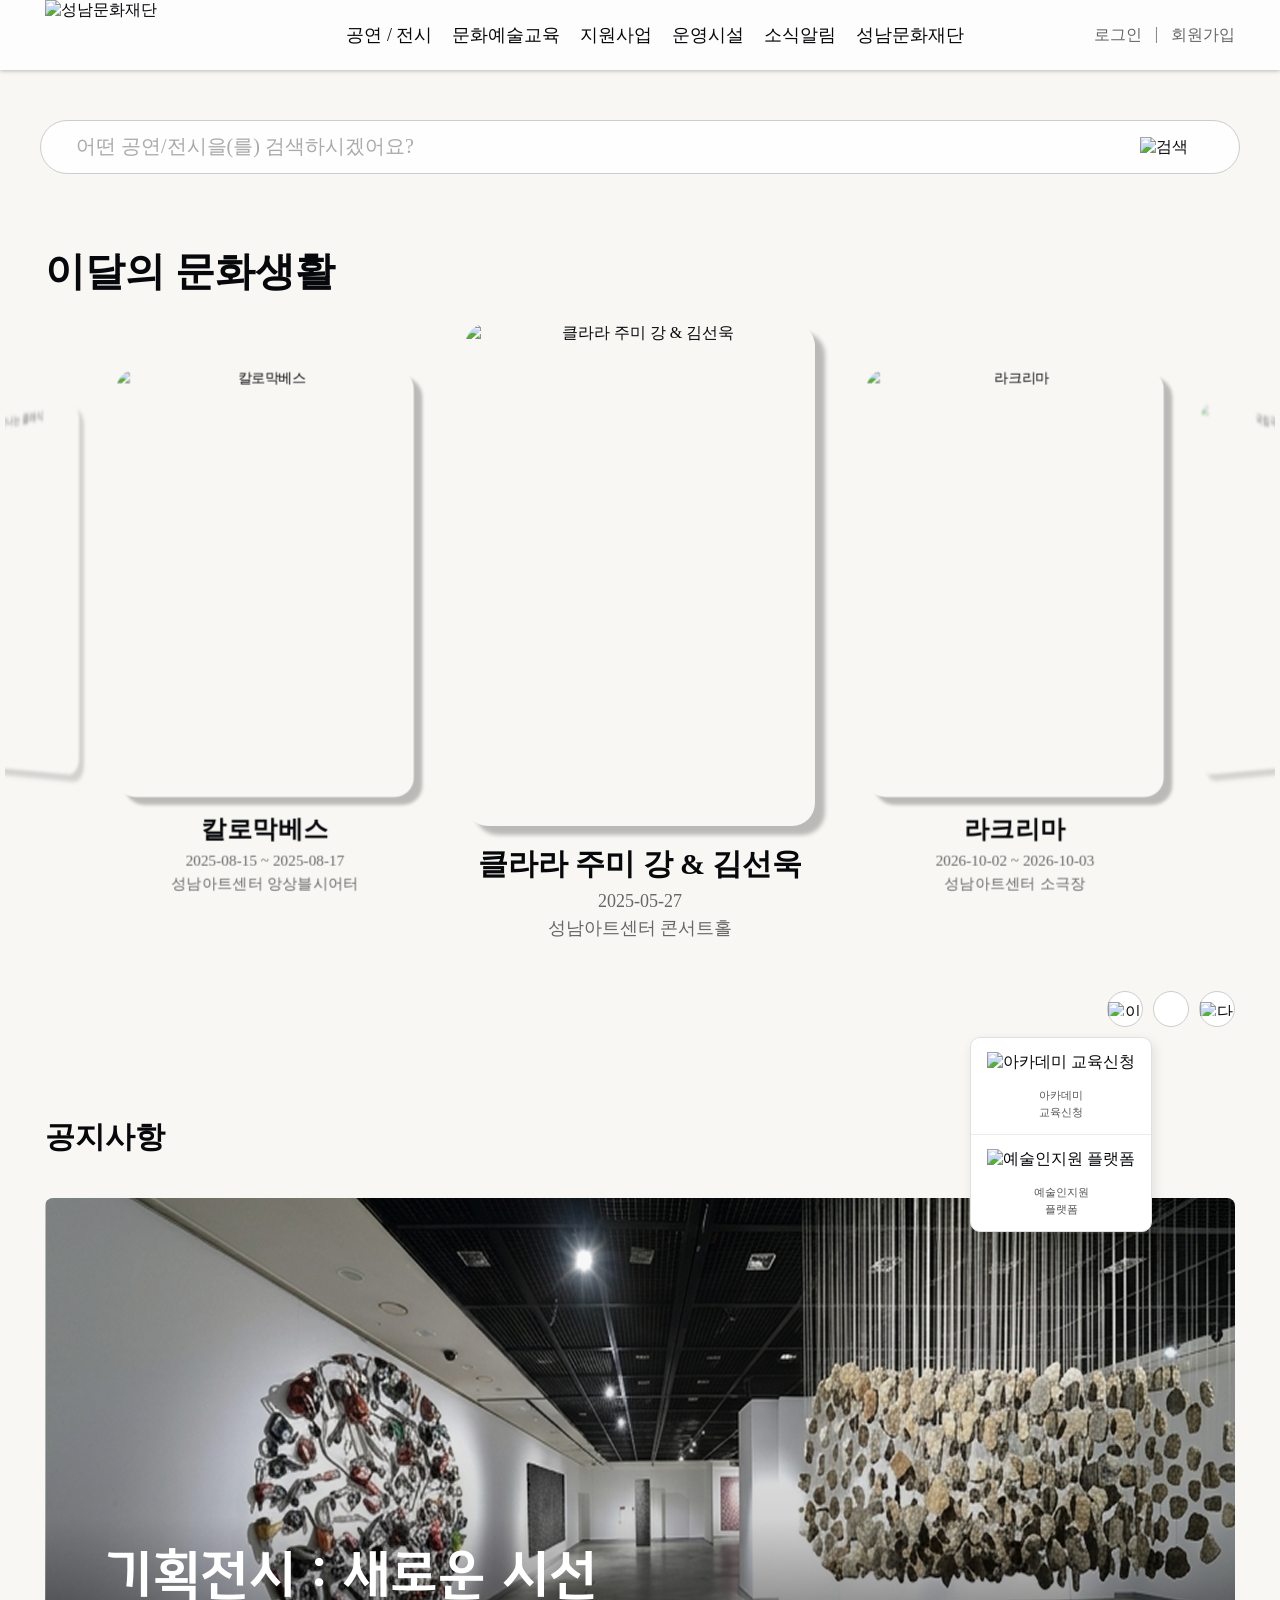
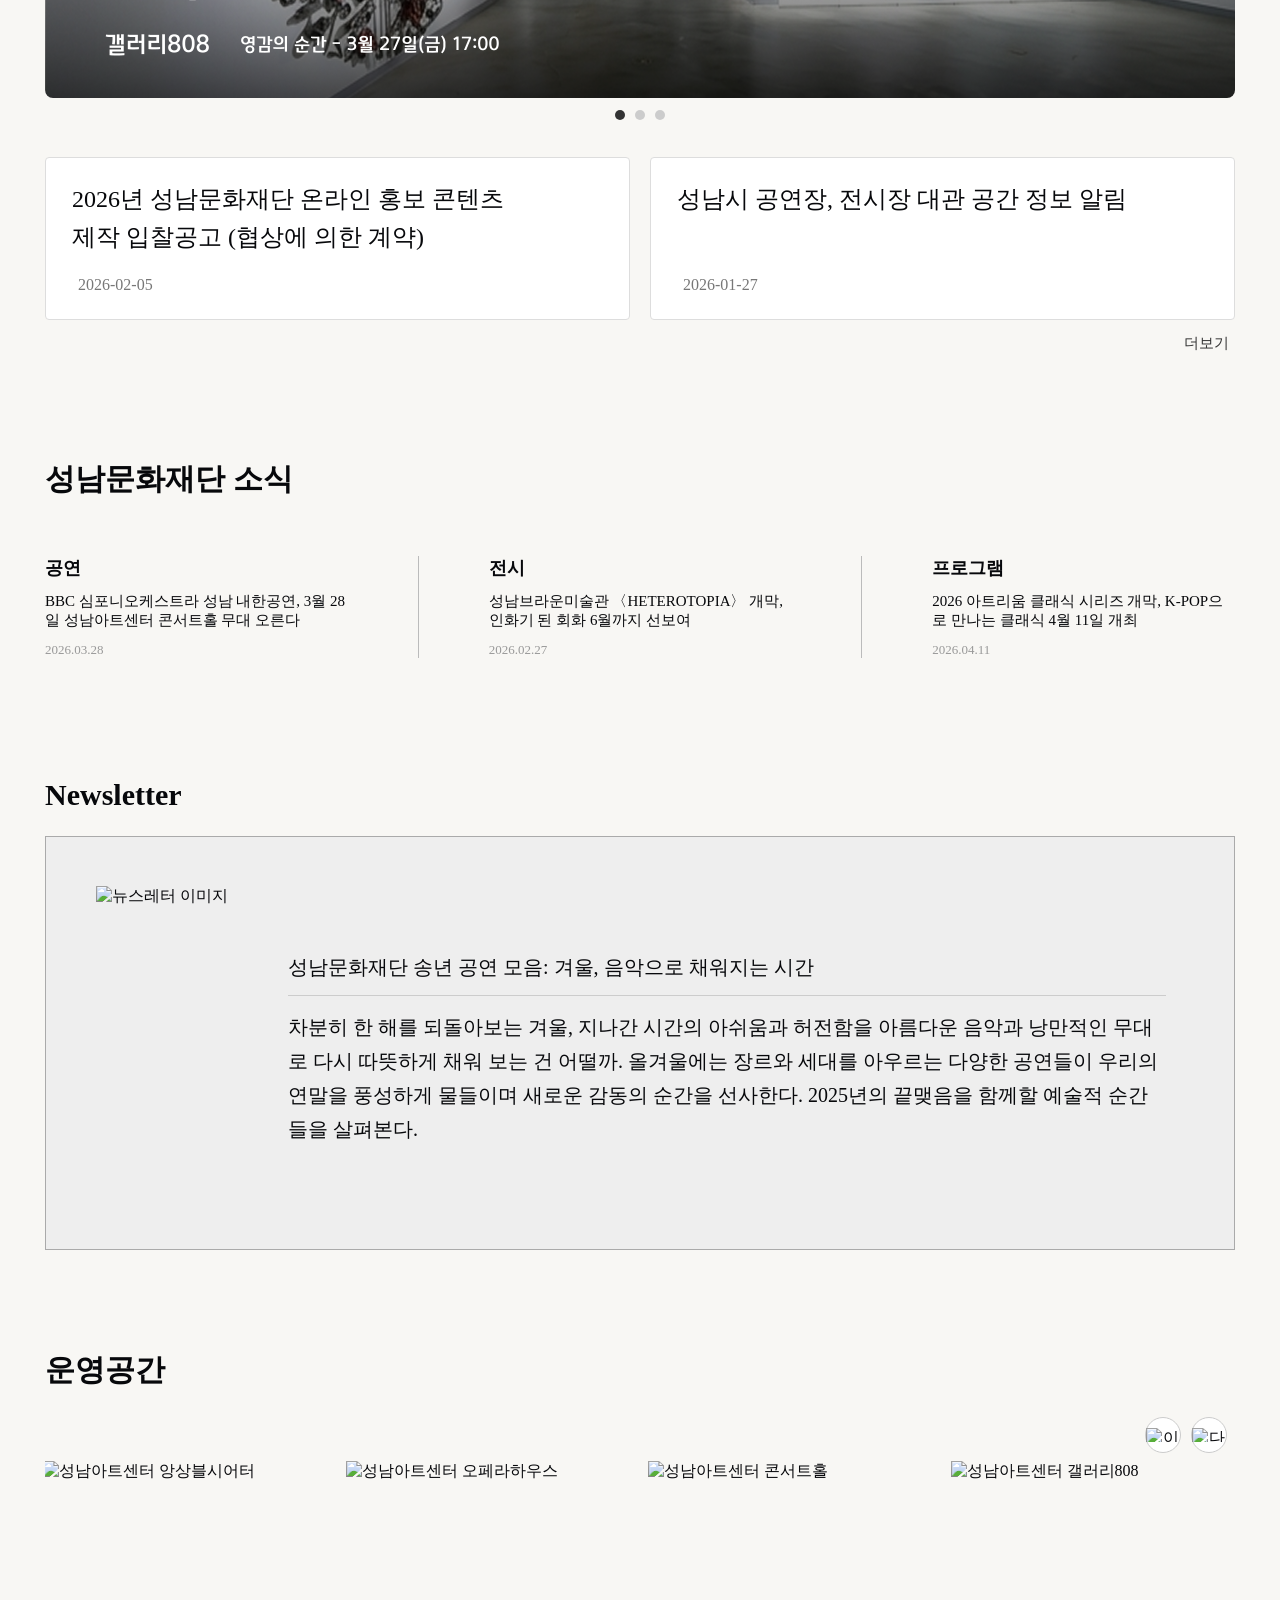
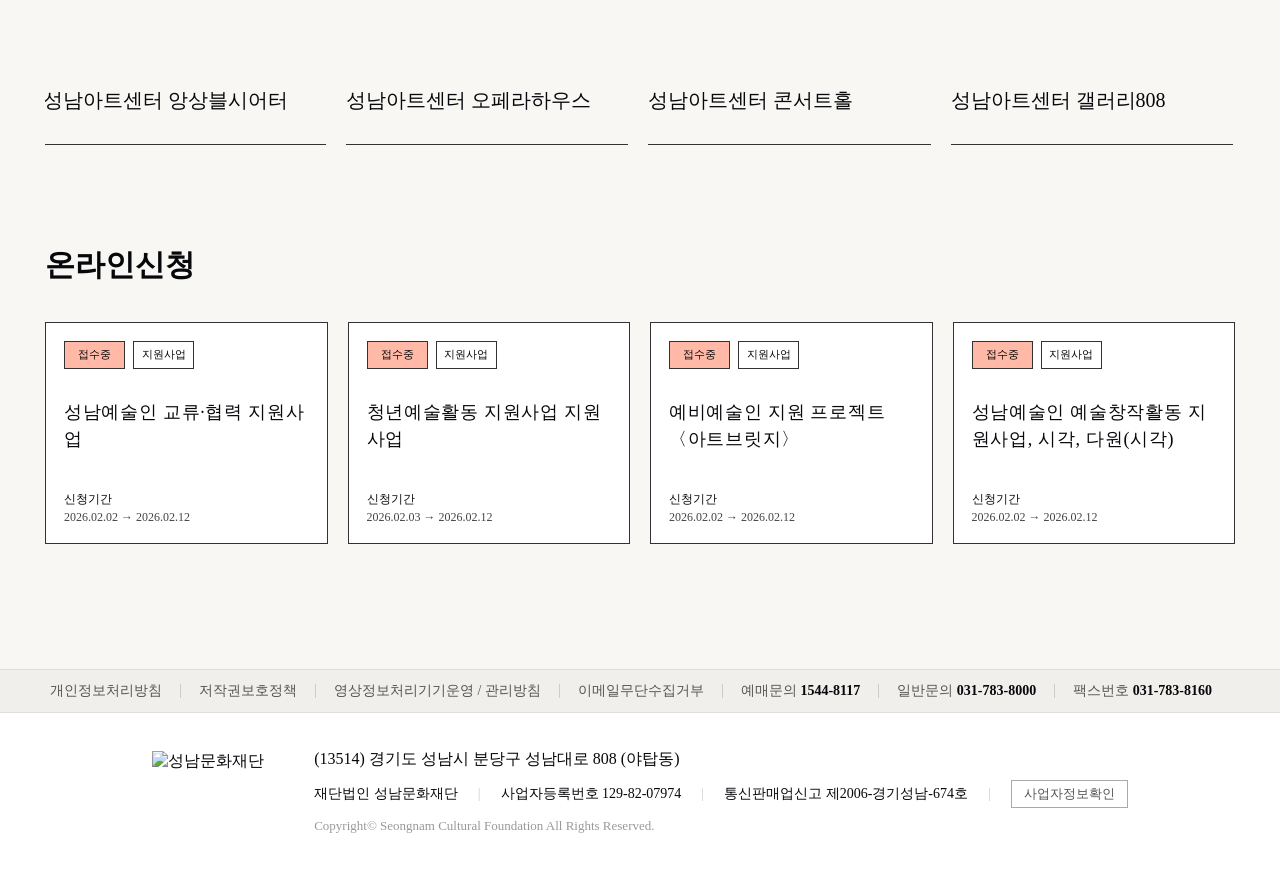
==== commit 7557ddf6: "0320" ====
--- a/index.html
+++ b/index.html
@@ -330,7 +330,7 @@
     </div>
   </footer>
 
+  <script src="js/header.js"></script>
   <script src="js/script.js"></script>
-  <script src="js/header.js"></script>
 </body>
 </html>
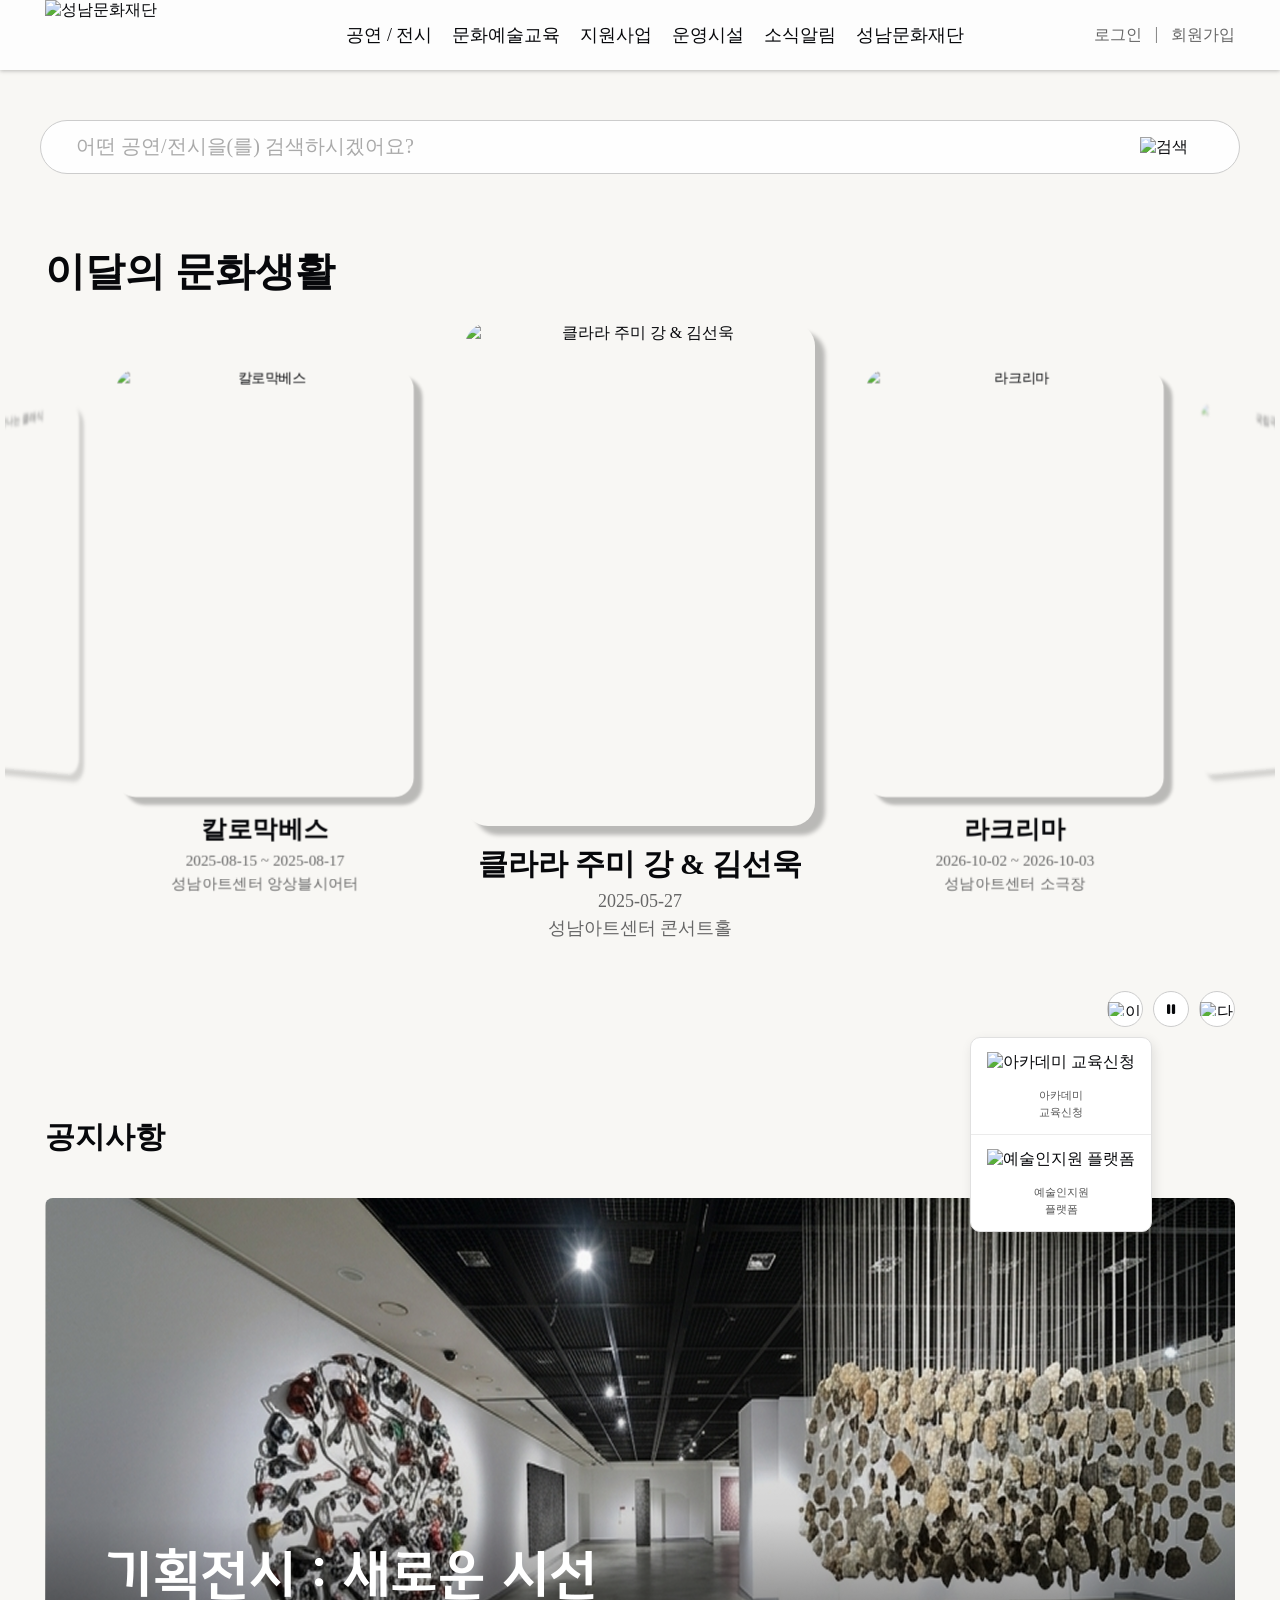
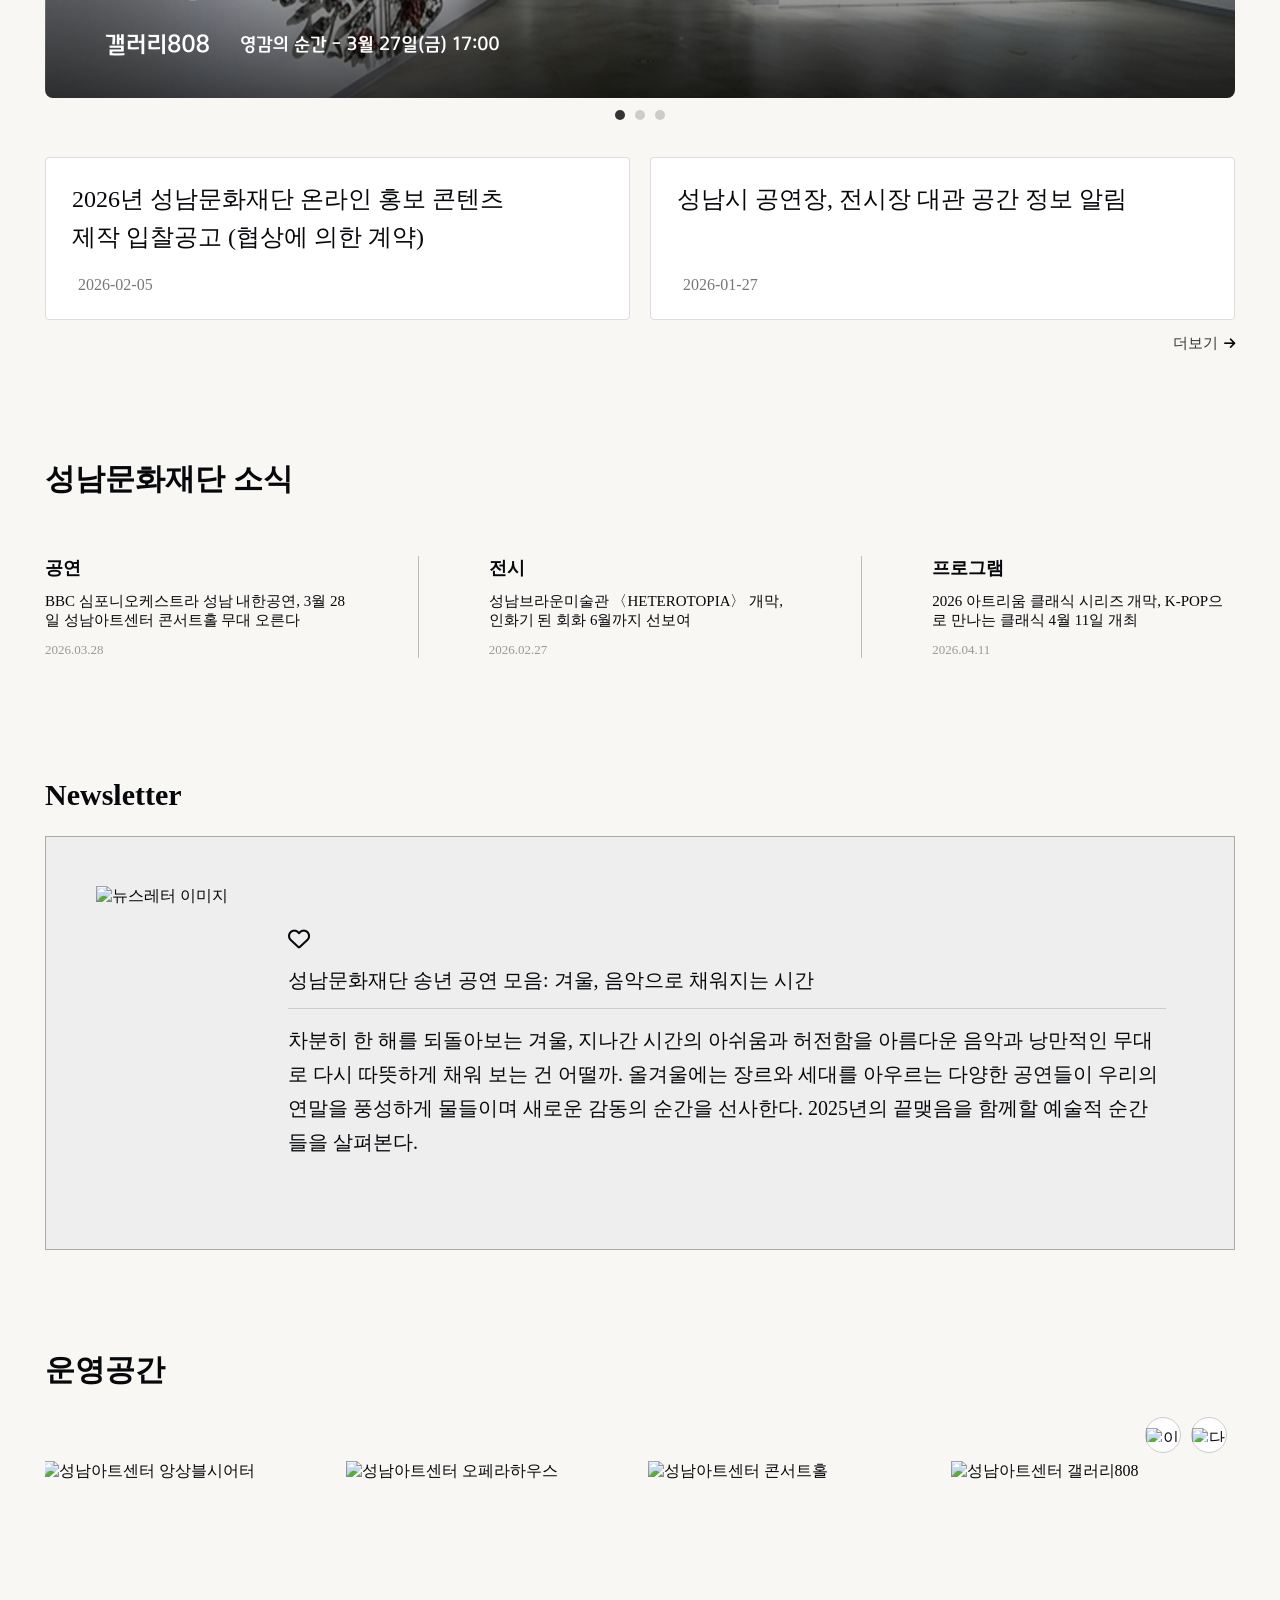
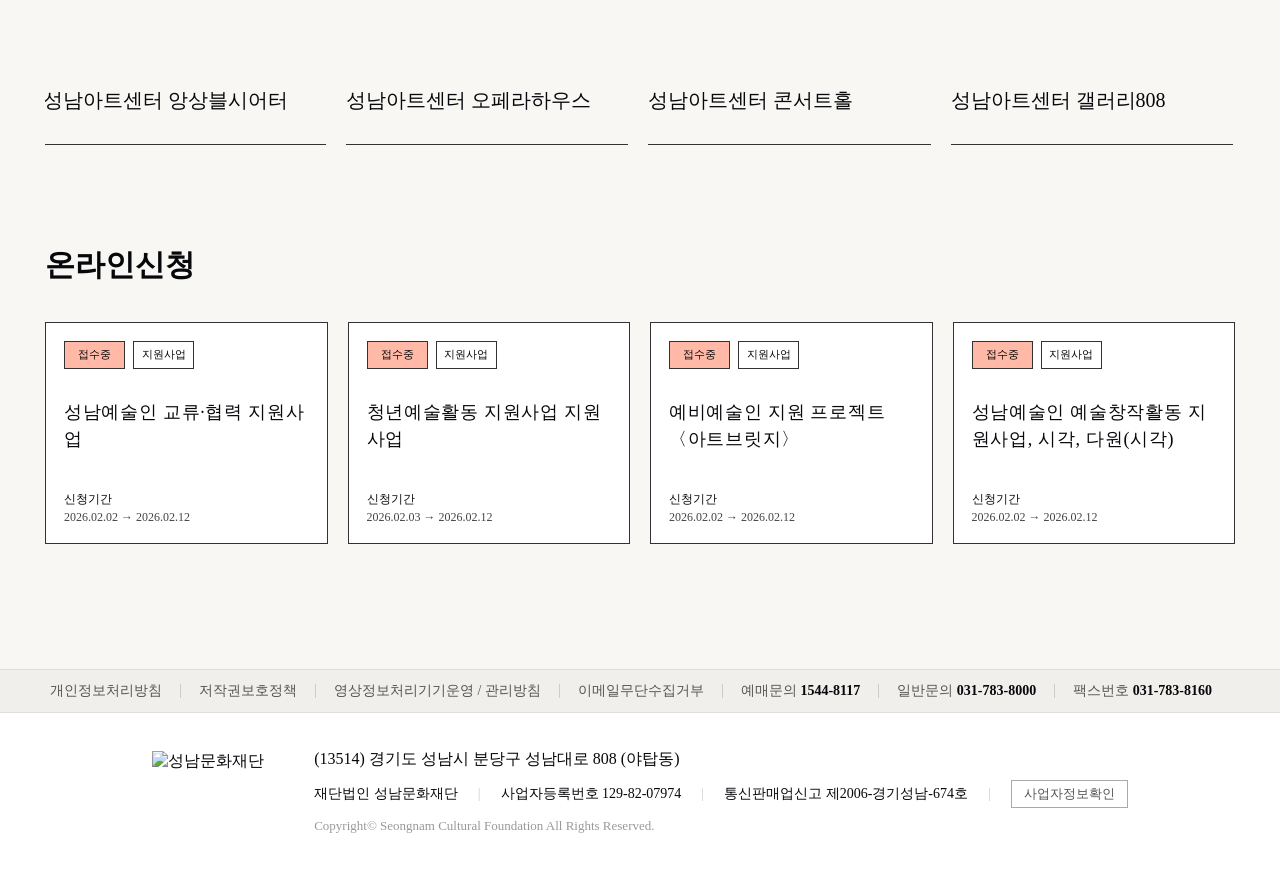
==== commit 0e25d2ce: "0328" ====
--- a/index.html
+++ b/index.html
@@ -8,7 +8,7 @@
   <link rel="stylesheet" href="css/header.css">
   <link rel="stylesheet" href="css/footer.css">
   <link rel="stylesheet" href="css/style.css">
-  <script src="https://kit.fontawesome.com/1cd9cbfb2d.js" crossorigin="anonymous"></script>
+  <link rel="stylesheet" href="https://cdnjs.cloudflare.com/ajax/libs/font-awesome/6.5.1/css/all.min.css" crossorigin="anonymous" referrerpolicy="no-referrer">
 </head>
 <body>
 
